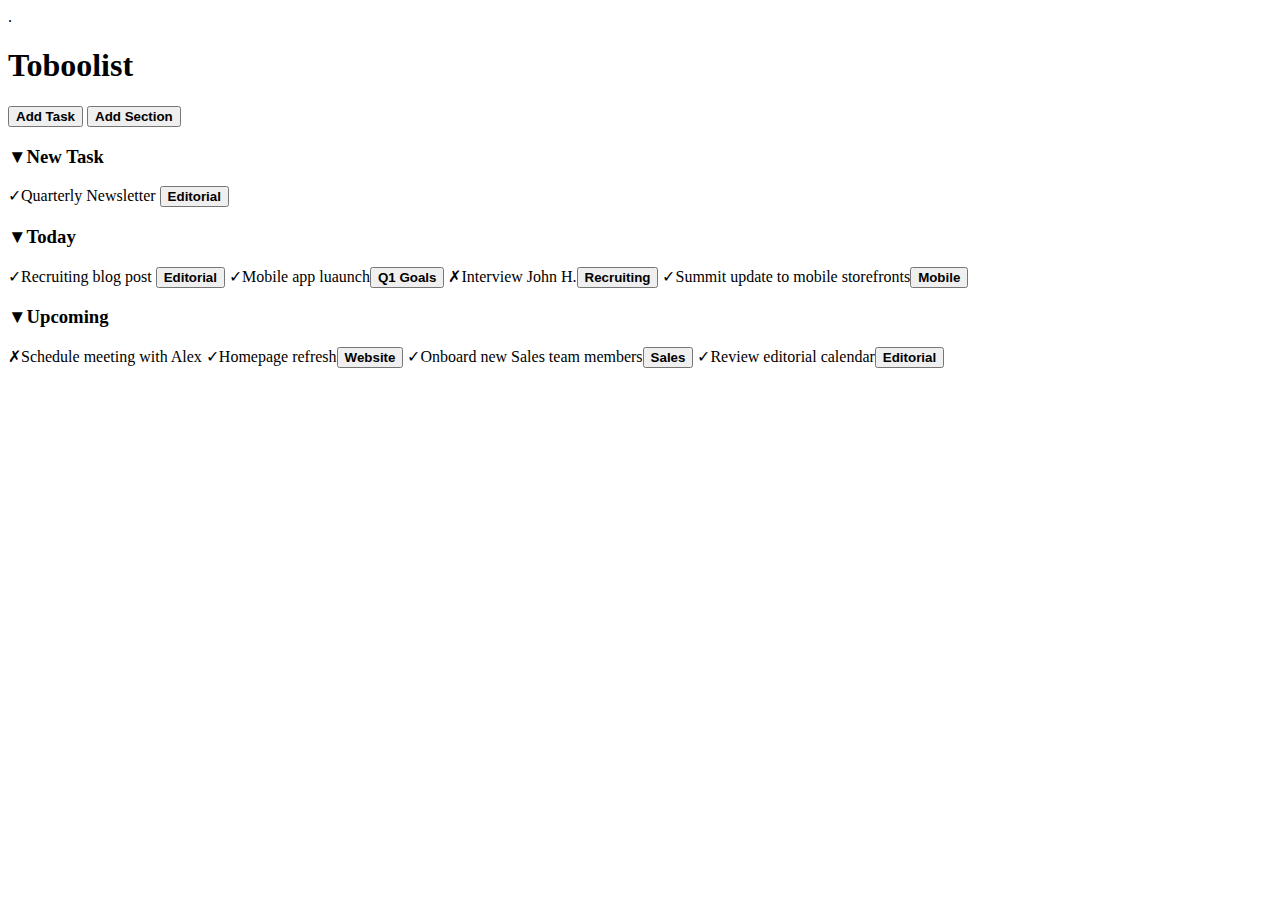
==== index.html @ bd20db70 "modifico path css" ====
<!DOCTYPE html>
<html lang="en" dir="ltr">
  <head>
    <meta charset="utf-8">
    <link rel="stylesheet" href="main.css">

    <link href="https://fonts.googleapis.com/css2?family=Lato:wght@400;900&display=swap" rel="stylesheet">
 <!-- faccio commenti inutili per vedere le modifiche sul file html caricato su giithub -->
    <title>Toboolist</title>
  </head>
  <body>
    <header>
      <!-- logo e scritta toboolist  -->.
      <h1>Toboolist</h1>
    </header>

    <main>


     <nav>
      <!-- pulsanti navigazione pagina -->
        <button class="button1"type="button" name="button"><strong>Add Task</strong></button>
        <button class="button2"type="button" name="button"><strong>Add Section</strong></button>

     </nav>

     <section>
      <!-- sezione new task -->

      <h3><span class="freccia">&#9660;</span>New Task</h3>

       <span> <label class="tick">&#10003;</label>Quarterly Newsletter
        <button class="editorial"type="button" name="Editorial"><strong>Editorial</strong></button>
      </span>


     </section>

     <section>
      <!-- sezione today -->

      <h3><span class="freccia">&#9660;</span>Today</h3>

       <span class="voci">
         <label class="tick">&#10003;</label>Recruiting blog post <button class="editorial"type="button" name="Editorial"><strong>Editorial</strong></button>
       </span>

       <span class="voci">
         <label  class="tick">&#10003;</label>Mobile app luaunch<button class="q1"type="button" name="Q1 Goals"><strong>Q1 Goals</strong></button>
       </span>

       <span class="voci">
          <label class="cross">&#10007;</label>Interview John H.<button class="recruiting"type="button"name="Recruiting"><strong>Recruiting</strong></button>
       </span>

       <span class="voci">
          <label  class="tick">&#10003;</label>Summit update to mobile storefronts<button class="editorial"type="button" name="Mobile"><strong>Mobile</strong></button>
       </span>


     </section>

     <section>
      <!-- sezione upcoming -->

      <h3 class="tirolisecondari"><span class="freccia">&#9660;</span>Upcoming</h3>

       <span class="voci">
          <label class="cross">&#10007;</label>Schedule meeting with Alex
       </span>
       <span class="voci">
          <label  class="tick">&#10003;</label>Homepage refresh<button class="website"type="button" name="Website"><strong>Website</strong></button>
       </span>

       <span class="voci">
          <label  class="tick">&#10003;</label>Onboard new Sales team members<button class="sales"type="button" name="Sales"><strong>Sales</strong></button>
       </span>
       <span class="voci">
         <label  class="tick">&#10003;</label>Review editorial calendar<button class="editorial"type="button" name="Editorial"><strong>Editorial</strong></button>
       </span>

     </section>


  </main>

  <footer>
    <!-- piè pagina -->
    <!-- footer assente nella pagina
    fine pagina. -->
  </footer>

  </body>
</html>
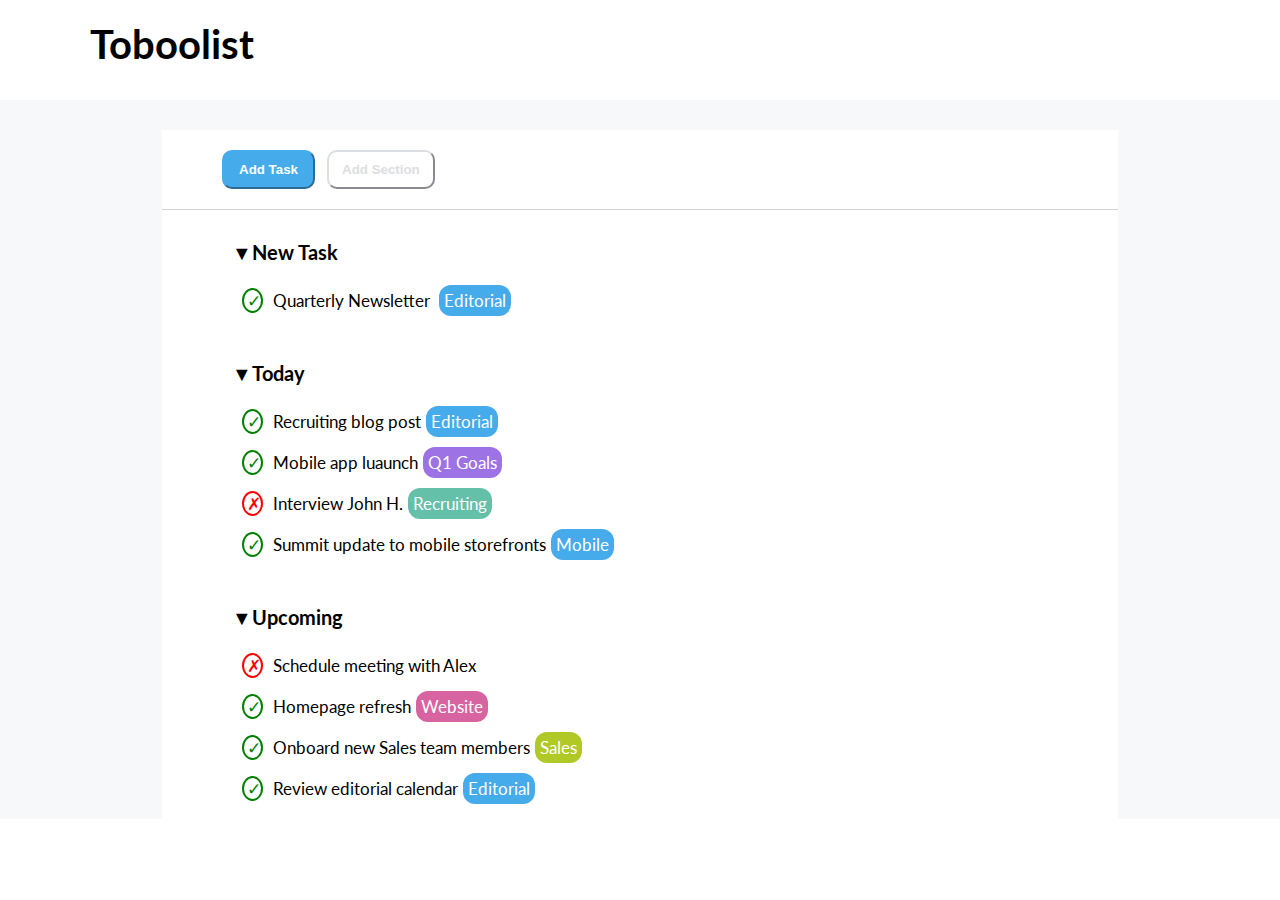
==== commit 51ad3863: "revisione codice" ====
--- a/index.html
+++ b/index.html
@@ -8,79 +8,106 @@
  <!-- faccio commenti inutili per vedere le modifiche sul file html caricato su giithub -->
     <title>Toboolist</title>
   </head>
-  <body>
-    <header>
-      <!-- logo e scritta toboolist  -->.
+<body>
+  <header>
+      <!-- logo e scritta toboolist  -->
       <h1>Toboolist</h1>
-    </header>
+  </header>
 
-    <main>
+  <main>
 
 
-     <nav>
+    <nav>
       <!-- pulsanti navigazione pagina -->
         <button class="button1"type="button" name="button"><strong>Add Task</strong></button>
         <button class="button2"type="button" name="button"><strong>Add Section</strong></button>
 
-     </nav>
+   </nav>
 
-     <section>
+   <ul class="listaprinc">
+    <section>
       <!-- sezione new task -->
+      <li>
 
-      <h3><span class="freccia">&#9660;</span>New Task</h3>
+       <h3><span class="freccia">&#9660;</span>New Task</h3>
 
-       <span> <label class="tick">&#10003;</label>Quarterly Newsletter
-        <button class="editorial"type="button" name="Editorial"><strong>Editorial</strong></button>
-      </span>
+       <ul class="listadis">
+
+        <li>
+          <label class="tick">&#10003;</label>Quarterly Newsletter
+          <label class="editorial">Editorial</label>
+        </li>
+
+       </ul>
+
+      </li>
 
 
-     </section>
 
-     <section>
+
+    </section>
+
+    <section>
       <!-- sezione today -->
 
+    <li>
       <h3><span class="freccia">&#9660;</span>Today</h3>
 
-       <span class="voci">
-         <label class="tick">&#10003;</label>Recruiting blog post <button class="editorial"type="button" name="Editorial"><strong>Editorial</strong></button>
-       </span>
+       <ul class="listadis">
+         <li>
+           <label class="tick">&#10003;</label>Recruiting blog post<label class="editorial">Editorial</label>
+         </li>
 
-       <span class="voci">
-         <label  class="tick">&#10003;</label>Mobile app luaunch<button class="q1"type="button" name="Q1 Goals"><strong>Q1 Goals</strong></button>
-       </span>
+         <li>
+           <label class="tick">&#10003;</label>Mobile app luaunch<label class="q1">Q1 Goals</label>
+         </li>
 
-       <span class="voci">
-          <label class="cross">&#10007;</label>Interview John H.<button class="recruiting"type="button"name="Recruiting"><strong>Recruiting</strong></button>
-       </span>
+         <li>
+           <label class="cross">&#10007;</label>Interview John H.<label class="recruiting">Recruiting</label>
+         </li>
 
-       <span class="voci">
-          <label  class="tick">&#10003;</label>Summit update to mobile storefronts<button class="editorial"type="button" name="Mobile"><strong>Mobile</strong></button>
-       </span>
+         <li>
+           <label class="tick">&#10003;</label>Summit update to mobile storefronts<label class="editorial">Mobile</label>
+         </li>
 
+       </ul>
 
-     </section>
+     </li>
 
-     <section>
+    </section>
+
+    <section>
       <!-- sezione upcoming -->
+
+    <li>
 
       <h3 class="tirolisecondari"><span class="freccia">&#9660;</span>Upcoming</h3>
 
-       <span class="voci">
-          <label class="cross">&#10007;</label>Schedule meeting with Alex
-       </span>
-       <span class="voci">
-          <label  class="tick">&#10003;</label>Homepage refresh<button class="website"type="button" name="Website"><strong>Website</strong></button>
-       </span>
+        <ul class="listadis">
 
-       <span class="voci">
-          <label  class="tick">&#10003;</label>Onboard new Sales team members<button class="sales"type="button" name="Sales"><strong>Sales</strong></button>
-       </span>
-       <span class="voci">
-         <label  class="tick">&#10003;</label>Review editorial calendar<button class="editorial"type="button" name="Editorial"><strong>Editorial</strong></button>
-       </span>
+         <li>
+           <label class="cross">&#10007;</label>Schedule meeting with Alex
 
-     </section>
+         </li>
 
+         <li>
+           <label  class="tick">&#10003;</label>Homepage refresh<label class="website">Website</label>
+         </li>
+
+         <li>
+          <label  class="tick">&#10003;</label>Onboard new Sales team members<label class="sales">Sales</label>
+         </li>
+
+         <li>
+          <label  class="tick">&#10003;</label>Review editorial calendar<label class="editorial">Editorial</label>
+         </li>
+
+       </ul>
+
+    </section>
+
+    </li>
+  </ul>
 
   </main>
 
--- a/main.css
+++ b/main.css
@@ -0,0 +1,169 @@
+
+/* regole generali */
+*{
+  margin: 0;
+  padding: 0;
+}
+
+body{
+  font-family: 'Lato', sans-serif;
+}
+
+/* regole header */
+header{
+  height: 60px;
+  margin:20px 30px;
+  background-image: url(img/logo.png);
+  background-repeat: no-repeat;
+
+  }
+
+ h1 {
+    display: inline-block;
+    padding-left: 60px;
+    font-size: 40px;
+
+    }
+
+
+/* regole main, generali*/
+
+main{
+  width: 100%;
+  margin: auto;
+  background-color: #F6F8F9;
+  padding-top: 30px;
+
+}
+
+nav, section{
+  width: 70%;
+  margin:auto;
+  background-color:white;
+  padding-left: 60px;
+}
+
+/* regole nav */
+nav{
+  padding-top: 20px;
+  border-bottom: 1px solid lightgrey;
+}
+
+nav .button1{
+border-radius: 10px;
+border-color: #45ABEA;
+background-color: #45ABEA;
+color: white;
+padding: 10px 15px;
+margin-right: 8px;
+margin-bottom: 20px;
+
+
+}
+
+nav .button2{
+border-radius: 10px;
+border-color: #DBDEE2;
+background-color:white;
+color: #DBDEE2;
+padding: 10px 13px;
+
+}
+
+
+/* regole section */
+section{
+  padding-top: 20px;
+  font-size: 17px;
+
+
+}
+
+.listaprinc{
+ list-style-type: none;
+}
+
+.listadis{
+  list-style-type: none;
+  padding-top: 15px;
+
+
+}
+
+li{
+  padding: 10px;
+
+}
+
+.editorial, .q1, .recruiting, .mobile, .mobile, .sales, .website{
+
+  border-radius: 12px;
+  color: white;
+  padding: 5px;
+  margin: 5px;
+}
+
+
+
+
+.tick, .cross{
+
+  border-radius: 50%;
+  padding-left: 3px;
+
+}
+
+.tick{
+  border: 2px solid green;
+  color: green;
+  margin-right: 10px;
+}
+
+.cross{
+  border: 2px solid red;
+  color: red;
+  margin-right: 10px;
+}
+
+.editorial{
+  border-color: #45ABEA;
+  background-color:#45ABEA;
+
+}
+
+
+
+.q1{
+  background-color: #9C72E4;
+  border-color: #9C72E4;
+
+}
+
+.recruiting{
+  background-color:  #64C0A9;
+  border-color: #64C0A9;
+
+}
+
+
+.mobile{
+  background-color: #F29E33;
+  border-color: #F29E33;
+
+}
+
+
+.website{
+  background-color: #D863A1;
+  border-color:#D863A1;
+
+}
+
+
+.sales{
+background-color: #B0C926;
+border-color: #B0C926;
+border-radius: 12px;
+
+
+}
